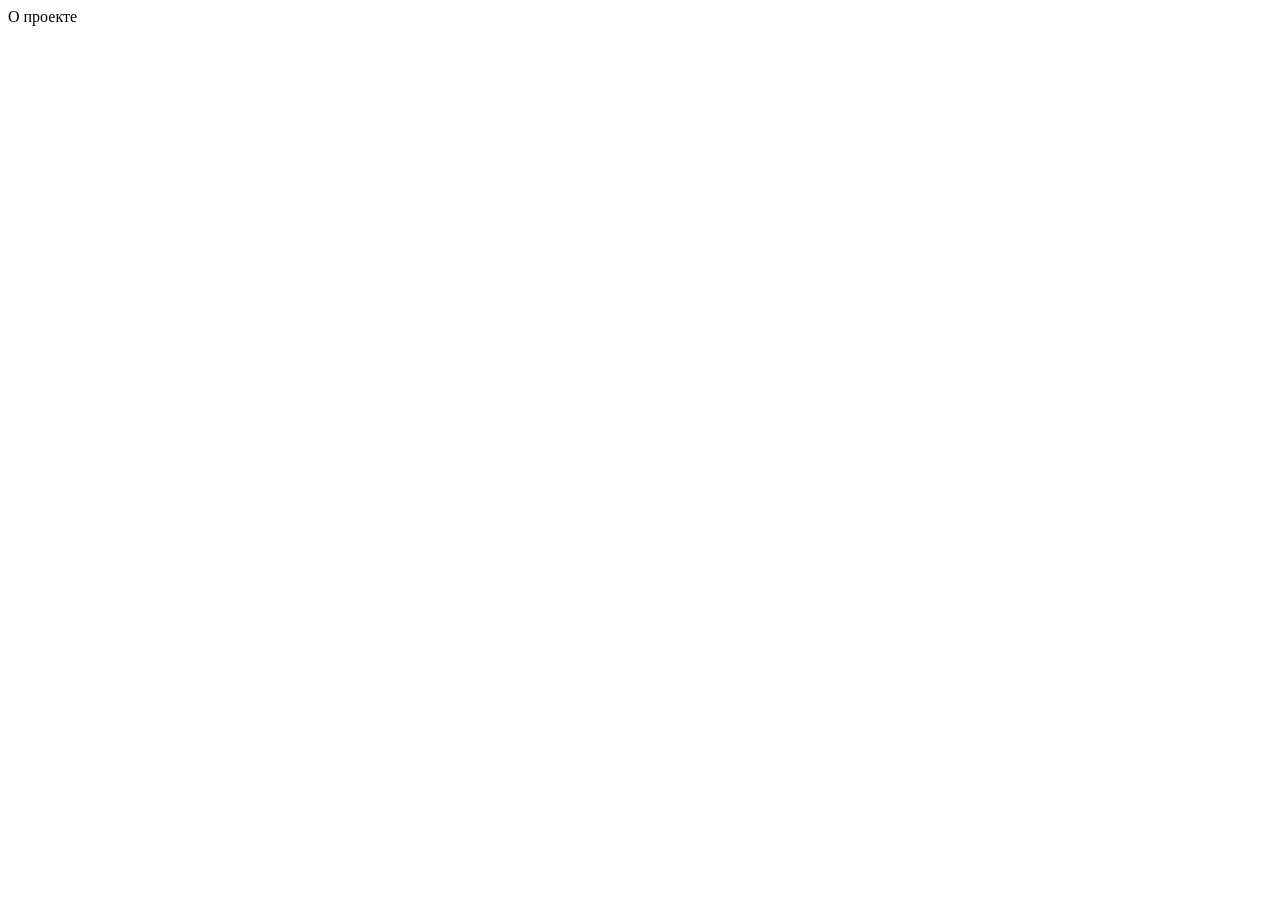
==== about.html @ 1d227b2d "stuled sidebar" ====
<!DOCTYPE html>
<html lang="en">
  <head>
    <meta charset="UTF-8" />
    <meta name="viewport" content="width=device-width, initial-scale=1.0" />
    <title>О проекте</title>
  </head>
  <body>
    О проекте
  </body>
</html>
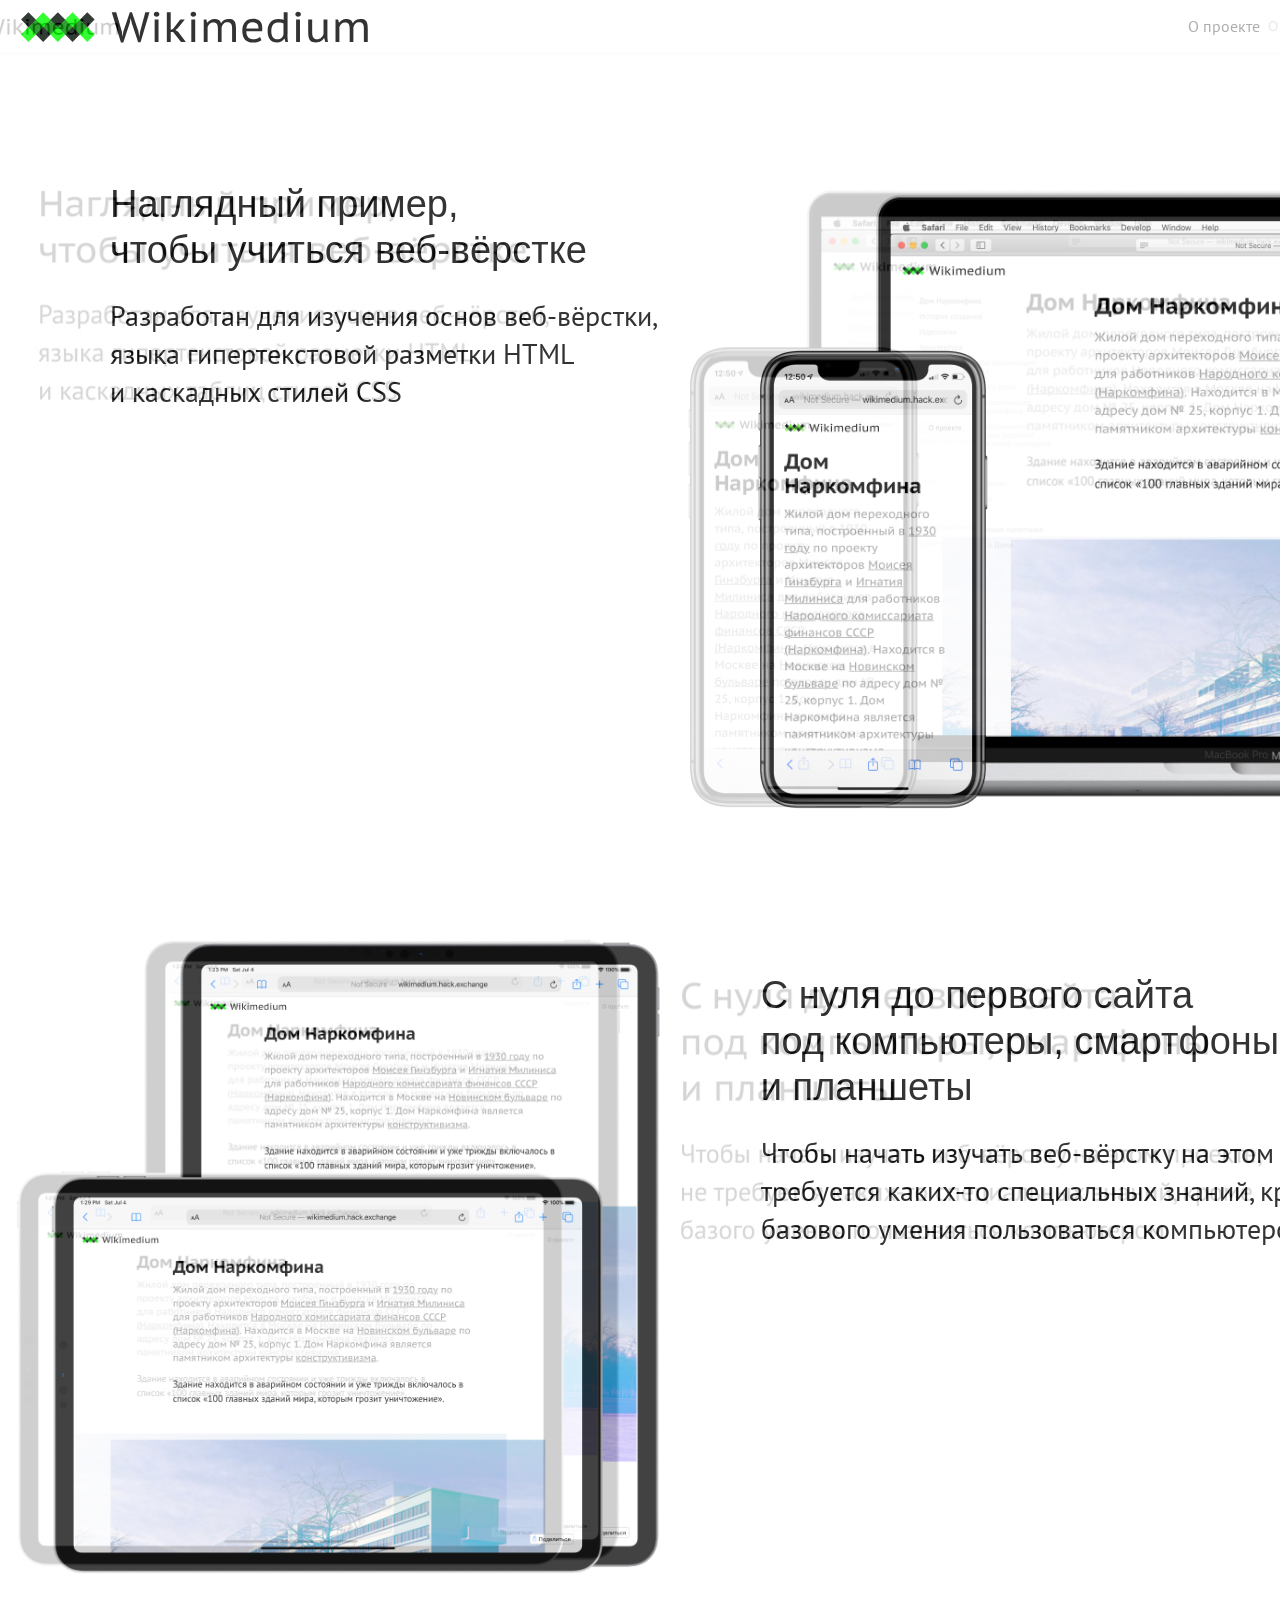
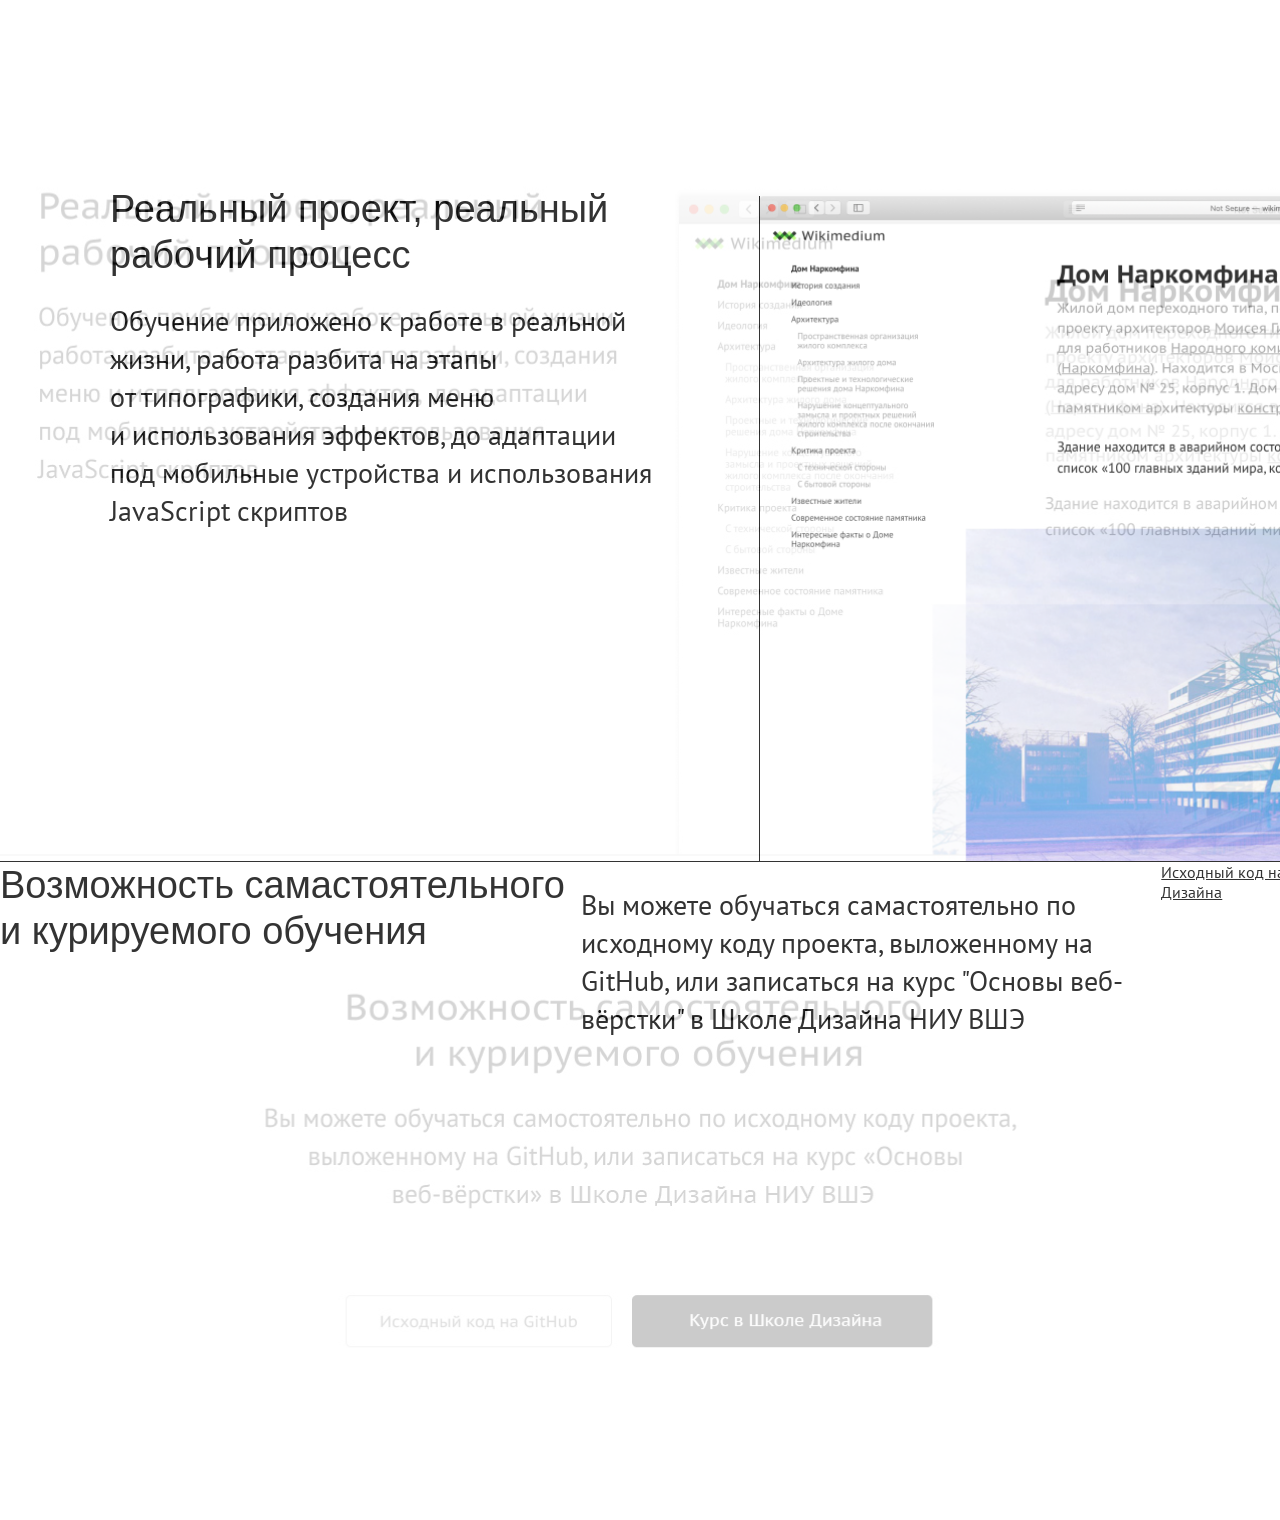
==== commit 44218b1f: "stules for about.html" ====
--- a/about.html
+++ b/about.html
@@ -1,11 +1,74 @@
 <!DOCTYPE html>
-<html lang="en">
+<html lang="ru">
   <head>
     <meta charset="UTF-8" />
     <meta name="viewport" content="width=device-width, initial-scale=1.0" />
     <title>О проекте</title>
+    <link rel="stylesheet" href="stylesheets/style.css" />
   </head>
-  <body>
-    О проекте
+  <body id="about">
+    <nav class="menubar">
+      <a href="dom-narcomhina.html">
+        <img src="images/logo.svg" alt="Logo" />
+      </a>
+      <a href="about.html">О проекте</a>
+    </nav>
+
+    <section id="firstSection">
+      <div>
+        <h2>Наглядный пример, чтобы&nbsp;учиться веб-вёрстке</h2>
+        <p>
+          Разработан для изучения основ веб-вёрстки, языка гипертекстовой
+          разметки HTML и&nbsp;каскадных стилей CSS
+        </p>
+      </div>
+      <div>
+        <img src="images/about1.png" alt="Photo1" />
+      </div>
+    </section>
+
+    <section id="secondSection">
+      <div>
+        <img src="images/about2.png" alt="Photo2" />
+      </div>
+      <div>
+        <h2>
+          С нуля до первого сайта под&nbsp;компьютеры, смартфоны и&nbsp;планшеты
+        </h2>
+        <p>
+          Чтобы начать изучать веб-вёрстку на этом проекте, не требуется
+          каких-то специальных знаний, кроме базового умения пользоваться
+          компьютером
+        </p>
+      </div>
+    </section>
+
+    <section id="thirdSection">
+      <div>
+        <h2>Реальный проект, реальный рабочий процесс</h2>
+        <p>
+          Обучение приложено к работе в реальной жизни, работа разбита на этапы
+          от&nbsp;типографики, создания меню и&nbsp;использования эффектов, до
+          адаптации под&nbsp;мобильные устройства и использования JavaScript
+          скриптов
+        </p>
+      </div>
+      <div>
+        <img src="images/about3.png" alt="Photo3" />
+      </div>
+    </section>
+
+    <section id="links">
+      <h2>Возможность самастоятельного и курируемого обучения</h2>
+      <p>
+        Вы можете обучаться самастоятельно по исходному коду проекта,
+        выложенному на GitHub, или записаться на курс "Основы веб-вёрстки" в
+        Школе Дизайна НИУ ВШЭ
+      </p>
+      <div>
+        <a href="">Исходный код на GitHub</a>
+        <a href="">Курс в Школе Дизайна</a>
+      </div>
+    </section>
   </body>
 </html>
--- a/stylesheets/style.css
+++ b/stylesheets/style.css
@@ -0,0 +1,3 @@
+@import "reset.css";
+@import url("https://fonts.googleapis.com/css?family=PT+Sans+Caption:400,700|PT+Sans:400,400i,700,700i&amp;subset=cyrillic");
+@import "layout.css";
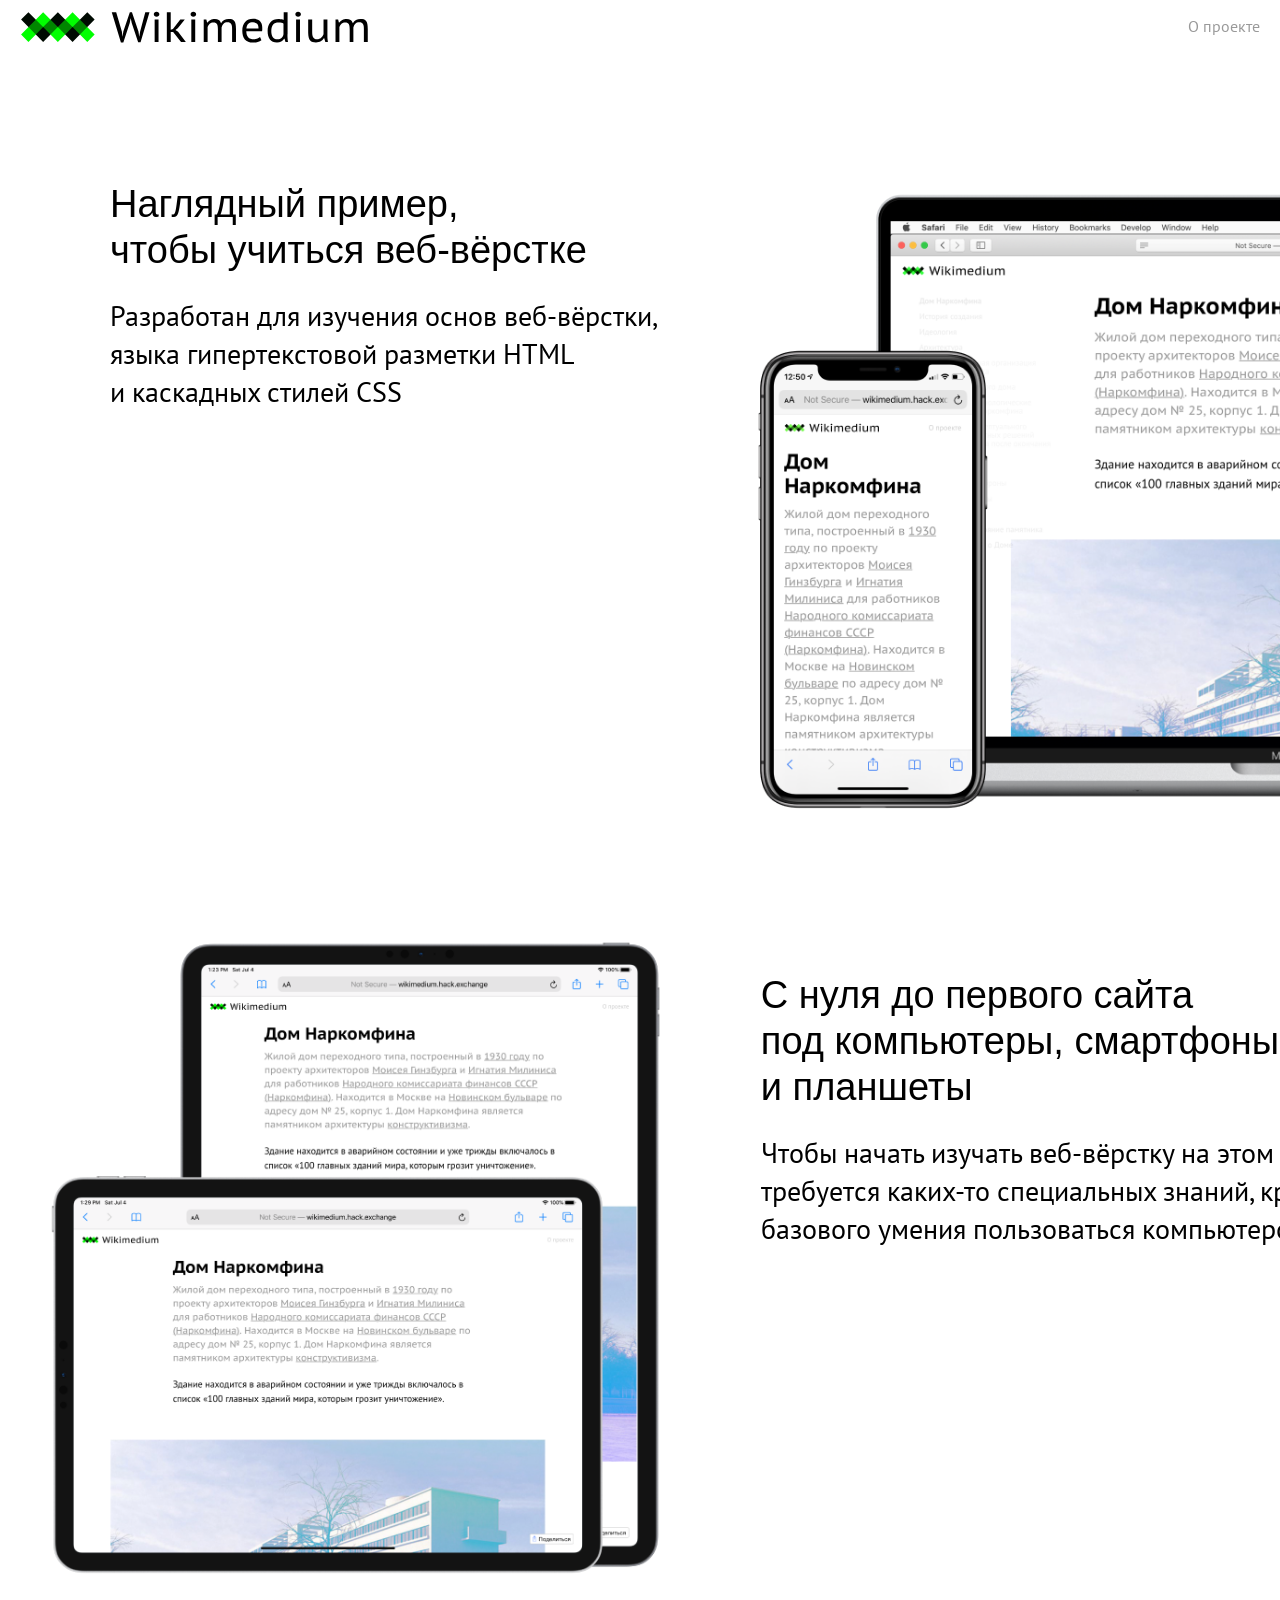
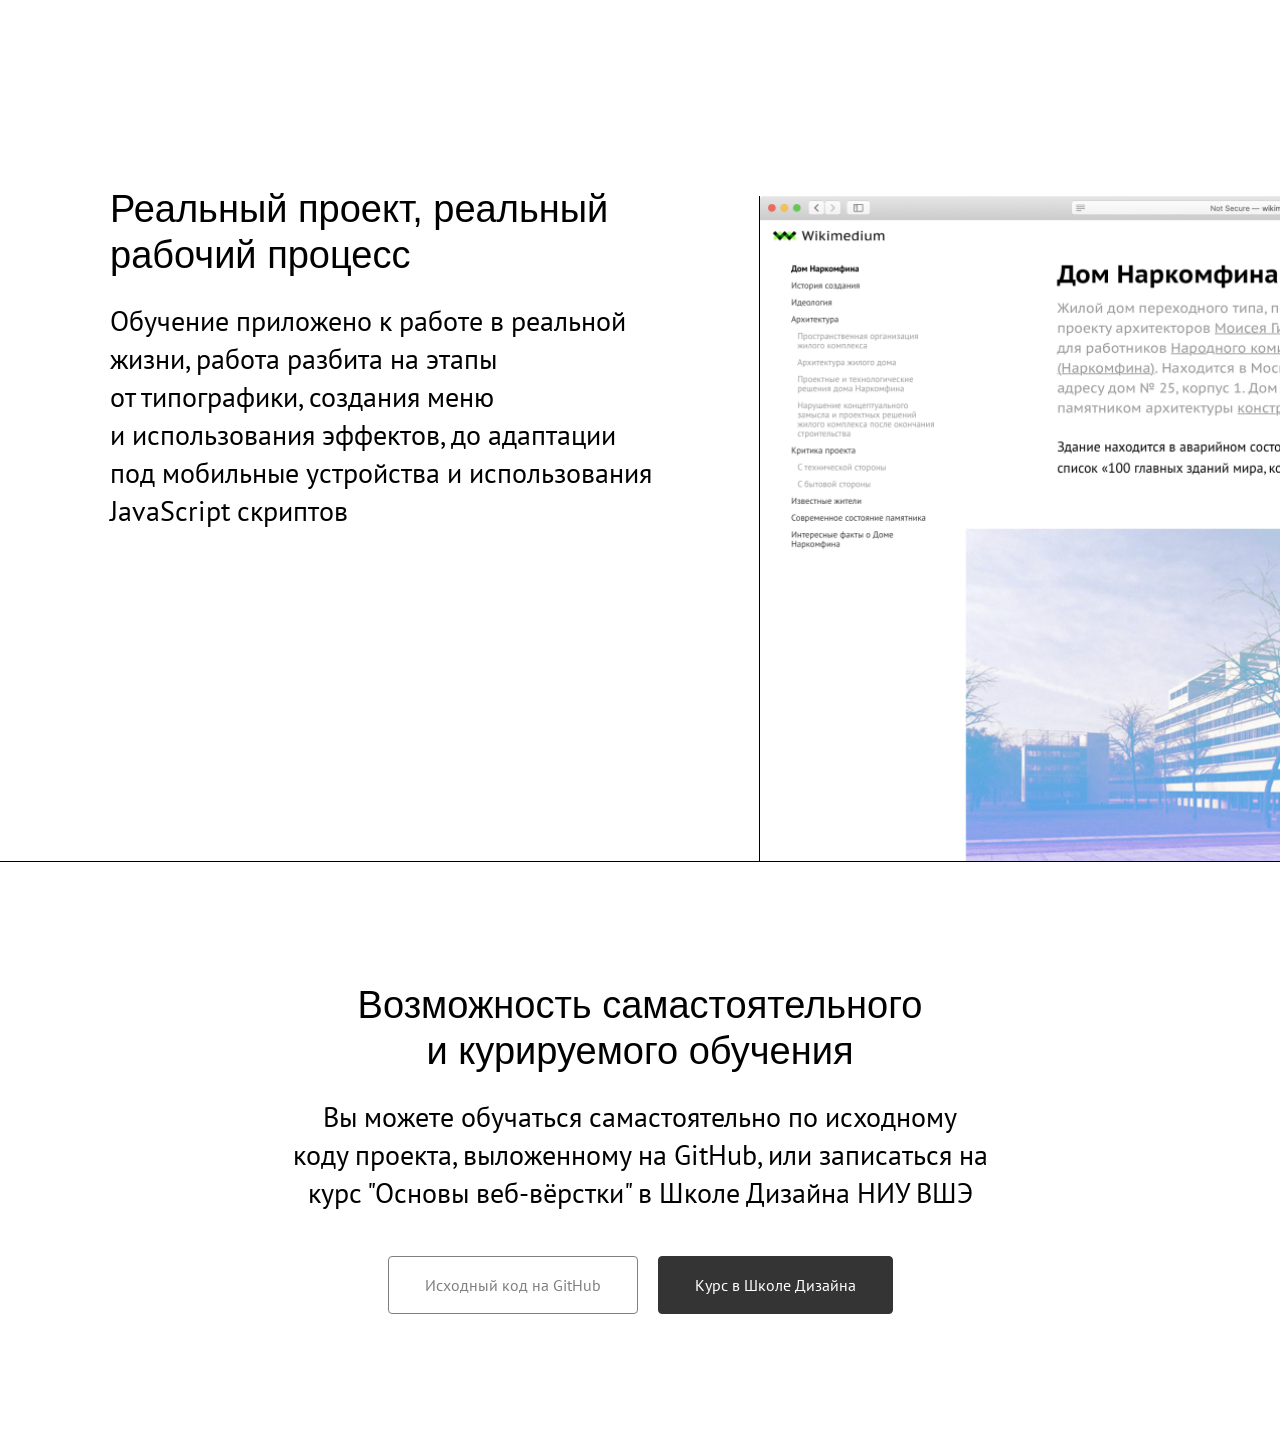
==== commit addee4f9: "подготовка к публикации" ====
--- a/about.html
+++ b/about.html
@@ -5,10 +5,27 @@
     <meta name="viewport" content="width=device-width, initial-scale=1.0" />
     <title>О проекте</title>
     <link rel="stylesheet" href="stylesheets/style.css" />
+    <link rel="icon" href="images/favicon.ico" type="images/x-icon" />
+    <link rel="icon" href="images/favicon.png" type="images/png" />
+    <meta property="og:type" content="web-site" />
+    <meta property="og:title" content="Дом Наркомфина" />
+    <meta
+      property="og:description"
+      content="Проект разработан для изучения основ веб-вёрстки, языка гипертекстовой
+          разметки HTML и каскадных стилей CSS"
+    />
+    <meta
+      property="og:image"
+      content="https://raw.githubusercontent.com/krivcikovaanastasia81-ux/Narcomfin/refs/heads/main/images/narkomfin.jpg"
+    />
+    <meta
+      property="og:url"
+      content="https://krivcikovaanastasia81-ux.github.io/Narcomfin/"
+    />
   </head>
   <body id="about">
     <nav class="menubar">
-      <a href="dom-narcomhina.html">
+      <a href="index.html">
         <img src="images/logo.svg" alt="Logo" />
       </a>
       <a href="about.html">О проекте</a>
@@ -58,16 +75,20 @@
       </div>
     </section>
 
-    <section id="links">
-      <h2>Возможность самастоятельного и курируемого обучения</h2>
+    <section id="fourthSection">
+      <h2>Возможность самастоятельного и&nbsp;курируемого обучения</h2>
       <p>
-        Вы можете обучаться самастоятельно по исходному коду проекта,
+        Вы можете обучаться самастоятельно по исходному коду&nbsp;проекта,
         выложенному на GitHub, или записаться на курс "Основы веб-вёрстки" в
-        Школе Дизайна НИУ ВШЭ
+        Школе Дизайна НИУ&nbsp;ВШЭ
       </p>
       <div>
-        <a href="">Исходный код на GitHub</a>
-        <a href="">Курс в Школе Дизайна</a>
+        <a href="https://github.com/krivcikovaanastasia81-ux/Narcomfin"
+          >Исходный код на GitHub</a
+        >
+        <a class="black" href="https://design.hse.ru/ba/design/programming"
+          >Курс в Школе Дизайна</a
+        >
       </div>
     </section>
   </body>
